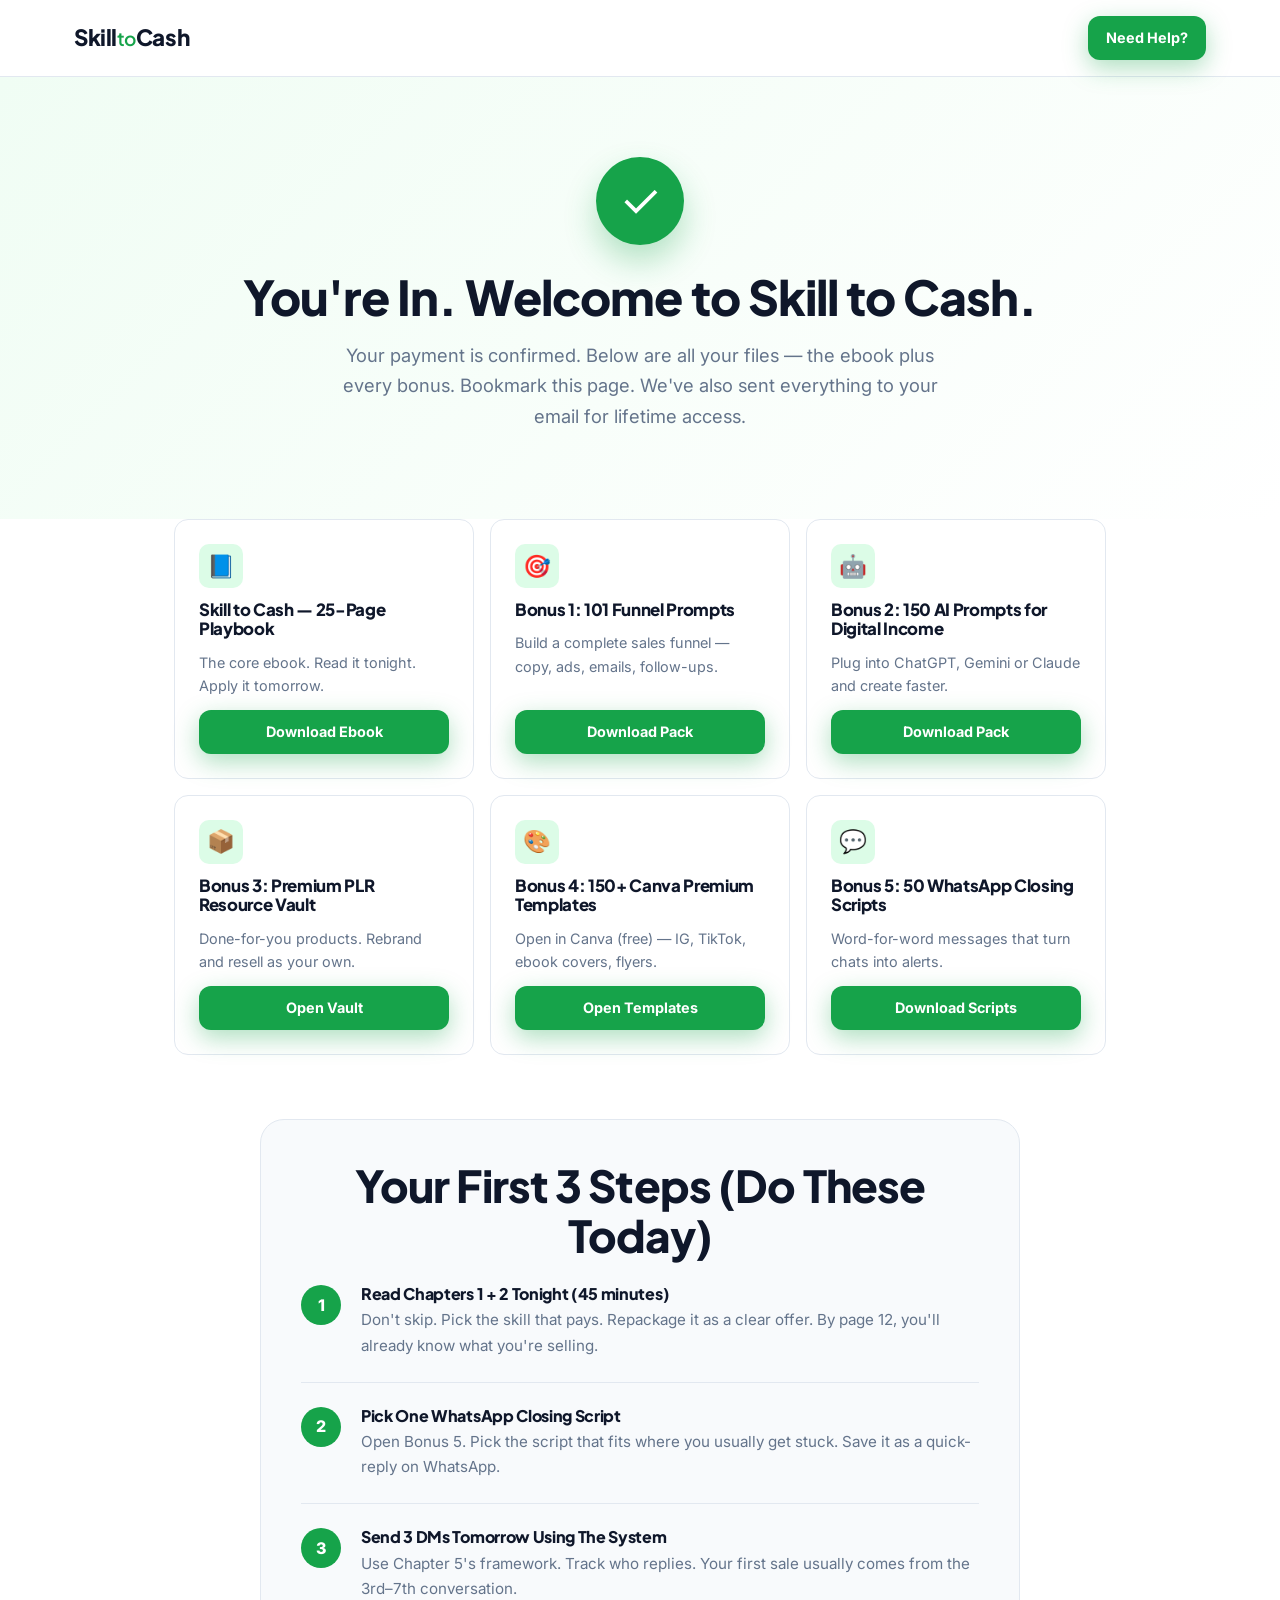
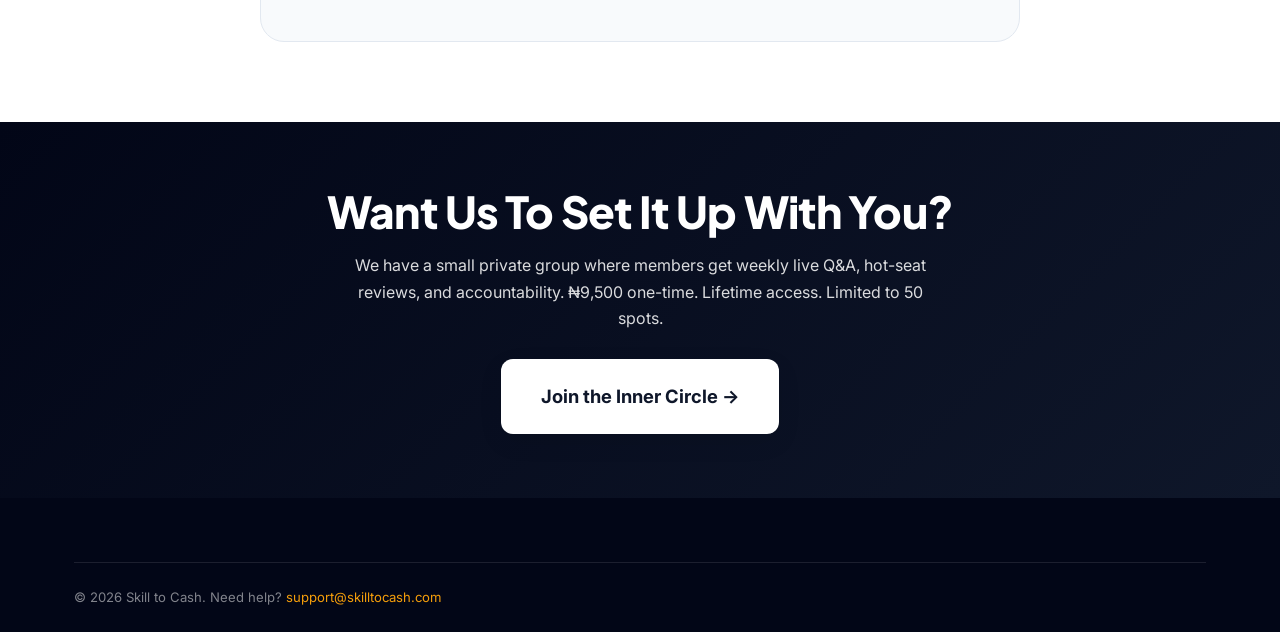
==== thank-you.html @ 4e05a84c "Launch: Skill to Cash high-converting landing page + funnel - Full landing page (hero, pain, promise" ====
<!DOCTYPE html>
<html lang="en">
<head>
  <meta charset="UTF-8" />
  <meta name="viewport" content="width=device-width, initial-scale=1.0" />
  <title>Welcome to Skill to Cash — Your Files Are Ready</title>
  <link rel="preconnect" href="https://fonts.googleapis.com" />
  <link rel="preconnect" href="https://fonts.gstatic.com" crossorigin />
  <link href="https://fonts.googleapis.com/css2?family=Inter:wght@400;500;600;700;800&family=Plus+Jakarta+Sans:wght@700;800;900&display=swap" rel="stylesheet" />
  <link rel="stylesheet" href="styles.css" />
  <style>
    .ty-hero {
      padding: 80px 0 48px;
      text-align: center;
      background: linear-gradient(135deg, #f0fdf4 0%, #ffffff 100%);
    }
    .ty-check {
      width: 88px; height: 88px;
      margin: 0 auto 24px;
      border-radius: 50%;
      background: var(--primary);
      color: #fff;
      display: flex; align-items: center; justify-content: center;
      font-size: 3rem;
      box-shadow: 0 16px 32px rgba(22,163,74,0.3);
    }
    .ty-h1 { font-size: clamp(2rem, 4vw, 3rem); margin-bottom: 16px; }
    .ty-sub { font-size: 1.15rem; color: var(--muted); max-width: 640px; margin: 0 auto 40px; }
    .download-grid {
      display: grid;
      grid-template-columns: repeat(auto-fit, minmax(260px, 1fr));
      gap: 16px;
      max-width: 980px;
      margin: 0 auto 64px;
      padding: 0 24px;
    }
    .download-card {
      background: #fff;
      border: 1px solid var(--border);
      border-radius: var(--radius);
      padding: 24px;
      display: flex;
      flex-direction: column;
      gap: 12px;
      transition: all 0.3s;
    }
    .download-card:hover { transform: translateY(-4px); box-shadow: var(--shadow-md); }
    .dl-icon {
      width: 44px; height: 44px;
      background: var(--primary-light);
      color: var(--primary-dark);
      border-radius: 10px;
      display: flex; align-items: center; justify-content: center;
      font-size: 1.4rem;
    }
    .download-card h3 { font-size: 1.05rem; }
    .download-card p { color: var(--muted); font-size: 0.9rem; flex: 1; }
    .download-card .btn { width: 100%; }
    .next-steps {
      max-width: 760px;
      margin: 0 auto 80px;
      padding: 40px;
      background: var(--light);
      border-radius: var(--radius-lg);
      border: 1px solid var(--border);
    }
    .next-steps h2 { margin-bottom: 24px; text-align: center; }
    .step {
      display: flex;
      gap: 20px;
      margin-bottom: 24px;
      padding-bottom: 24px;
      border-bottom: 1px solid var(--border);
    }
    .step:last-child { border-bottom: none; padding-bottom: 0; margin-bottom: 0; }
    .step-num {
      width: 40px; height: 40px;
      border-radius: 50%;
      background: var(--primary);
      color: #fff;
      flex-shrink: 0;
      display: flex; align-items: center; justify-content: center;
      font-weight: 800;
    }
    .step h4 { margin-bottom: 4px; }
    .step p { color: var(--muted); font-size: 0.95rem; }
    .upsell {
      background: linear-gradient(135deg, var(--darker), var(--dark));
      color: #fff;
      padding: 64px 24px;
      text-align: center;
    }
    .upsell h2 { color: #fff; margin-bottom: 16px; }
    .upsell p { color: rgba(255,255,255,0.85); max-width: 600px; margin: 0 auto 28px; }
  </style>
</head>
<body>

  <header class="nav">
    <div class="container nav-inner">
      <a href="index.html" class="logo">Skill<span>to</span>Cash</a>
      <a href="mailto:support@skilltocash.com" class="btn btn-sm btn-primary">Need Help?</a>
    </div>
  </header>

  <section class="ty-hero">
    <div class="container">
      <div class="ty-check">✓</div>
      <h1 class="ty-h1">You're In. Welcome to Skill to Cash.</h1>
      <p class="ty-sub">Your payment is confirmed. Below are all your files — the ebook plus every bonus. Bookmark this page. We've also sent everything to your email for lifetime access.</p>
    </div>
  </section>

  <div class="download-grid">
    <div class="download-card">
      <div class="dl-icon">📘</div>
      <h3>Skill to Cash — 25-Page Playbook</h3>
      <p>The core ebook. Read it tonight. Apply it tomorrow.</p>
      <a href="#" class="btn btn-primary btn-sm">Download Ebook</a>
    </div>
    <div class="download-card">
      <div class="dl-icon">🎯</div>
      <h3>Bonus 1: 101 Funnel Prompts</h3>
      <p>Build a complete sales funnel — copy, ads, emails, follow-ups.</p>
      <a href="#" class="btn btn-primary btn-sm">Download Pack</a>
    </div>
    <div class="download-card">
      <div class="dl-icon">🤖</div>
      <h3>Bonus 2: 150 AI Prompts for Digital Income</h3>
      <p>Plug into ChatGPT, Gemini or Claude and create faster.</p>
      <a href="#" class="btn btn-primary btn-sm">Download Pack</a>
    </div>
    <div class="download-card">
      <div class="dl-icon">📦</div>
      <h3>Bonus 3: Premium PLR Resource Vault</h3>
      <p>Done-for-you products. Rebrand and resell as your own.</p>
      <a href="#" class="btn btn-primary btn-sm">Open Vault</a>
    </div>
    <div class="download-card">
      <div class="dl-icon">🎨</div>
      <h3>Bonus 4: 150+ Canva Premium Templates</h3>
      <p>Open in Canva (free) — IG, TikTok, ebook covers, flyers.</p>
      <a href="#" class="btn btn-primary btn-sm">Open Templates</a>
    </div>
    <div class="download-card">
      <div class="dl-icon">💬</div>
      <h3>Bonus 5: 50 WhatsApp Closing Scripts</h3>
      <p>Word-for-word messages that turn chats into alerts.</p>
      <a href="#" class="btn btn-primary btn-sm">Download Scripts</a>
    </div>
  </div>

  <div class="container">
    <div class="next-steps">
      <h2>Your First 3 Steps (Do These Today)</h2>
      <div class="step">
        <div class="step-num">1</div>
        <div>
          <h4>Read Chapters 1 + 2 Tonight (45 minutes)</h4>
          <p>Don't skip. Pick the skill that pays. Repackage it as a clear offer. By page 12, you'll already know what you're selling.</p>
        </div>
      </div>
      <div class="step">
        <div class="step-num">2</div>
        <div>
          <h4>Pick One WhatsApp Closing Script</h4>
          <p>Open Bonus 5. Pick the script that fits where you usually get stuck. Save it as a quick-reply on WhatsApp.</p>
        </div>
      </div>
      <div class="step">
        <div class="step-num">3</div>
        <div>
          <h4>Send 3 DMs Tomorrow Using The System</h4>
          <p>Use Chapter 5's framework. Track who replies. Your first sale usually comes from the 3rd–7th conversation.</p>
        </div>
      </div>
    </div>
  </div>

  <section class="upsell">
    <div class="container">
      <h2>Want Us To Set It Up With You?</h2>
      <p>We have a small private group where members get weekly live Q&A, hot-seat reviews, and accountability. ₦9,500 one-time. Lifetime access. Limited to 50 spots.</p>
      <a href="#" class="btn btn-xl btn-light">Join the Inner Circle →</a>
    </div>
  </section>

  <footer class="footer">
    <div class="container">
      <div class="footer-bottom">
        <small>© 2026 Skill to Cash. Need help? <a href="mailto:support@skilltocash.com" style="color:var(--accent)">support@skilltocash.com</a></small>
      </div>
    </div>
  </footer>

</body>
</html>
---- styles.css ----
/* ============ RESET + BASE ============ */
*, *::before, *::after { box-sizing: border-box; margin: 0; padding: 0; }
html { scroll-behavior: smooth; }
body {
  font-family: 'Inter', -apple-system, BlinkMacSystemFont, sans-serif;
  font-size: 16px;
  line-height: 1.65;
  color: #0f172a;
  background: #ffffff;
  -webkit-font-smoothing: antialiased;
  overflow-x: hidden;
}
img { max-width: 100%; display: block; }
a { color: inherit; text-decoration: none; }
ul { list-style: none; }
button { font-family: inherit; cursor: pointer; border: none; background: none; }

:root {
  --primary: #16a34a;     /* green - growth, naira */
  --primary-dark: #15803d;
  --primary-light: #dcfce7;
  --accent: #f59e0b;      /* gold - premium */
  --accent-dark: #d97706;
  --dark: #0f172a;
  --darker: #020617;
  --muted: #64748b;
  --light: #f8fafc;
  --border: #e2e8f0;
  --danger: #dc2626;
  --shadow-sm: 0 2px 8px rgba(0,0,0,0.04);
  --shadow-md: 0 8px 24px rgba(0,0,0,0.08);
  --shadow-lg: 0 24px 48px rgba(0,0,0,0.12);
  --radius: 14px;
  --radius-lg: 24px;
}

.container {
  max-width: 1180px;
  margin: 0 auto;
  padding: 0 24px;
}

/* ============ TYPOGRAPHY ============ */
h1, h2, h3, h4 {
  font-family: 'Plus Jakarta Sans', 'Inter', sans-serif;
  font-weight: 800;
  line-height: 1.15;
  letter-spacing: -0.02em;
  color: var(--dark);
}
h1 { font-size: clamp(2rem, 5vw, 3.5rem); }
h2 { font-size: clamp(1.75rem, 4vw, 2.75rem); }
h3 { font-size: 1.25rem; }
.section-title {
  text-align: center;
  margin-bottom: 16px;
}
.section-title.white { color: #fff; }
.section-lede {
  text-align: center;
  font-size: 1.125rem;
  color: var(--muted);
  max-width: 760px;
  margin: 0 auto 56px;
}
.section-lede.white { color: rgba(255,255,255,0.85); }
.highlight {
  background: linear-gradient(120deg, var(--primary-light) 0%, var(--primary-light) 100%);
  background-repeat: no-repeat;
  background-size: 100% 35%;
  background-position: 0 88%;
  padding: 0 4px;
  color: var(--primary-dark);
}
.highlight-yellow {
  color: var(--accent);
}

/* ============ BUTTONS ============ */
.btn {
  display: inline-flex;
  align-items: center;
  justify-content: center;
  flex-direction: column;
  gap: 4px;
  padding: 14px 28px;
  border-radius: 12px;
  font-weight: 700;
  font-size: 1rem;
  transition: all 0.2s ease;
  text-align: center;
  white-space: nowrap;
  cursor: pointer;
}
.btn-sub {
  font-size: 0.78rem;
  font-weight: 500;
  opacity: 0.85;
}
.btn-sm { padding: 10px 18px; font-size: 0.9rem; }
.btn-lg { padding: 18px 36px; font-size: 1.05rem; }
.btn-xl { padding: 22px 40px; font-size: 1.15rem; }
.btn-block { width: 100%; }
.btn-primary {
  background: var(--primary);
  color: #fff;
  box-shadow: 0 8px 24px rgba(22, 163, 74, 0.35);
}
.btn-primary:hover {
  background: var(--primary-dark);
  transform: translateY(-2px);
  box-shadow: 0 12px 32px rgba(22, 163, 74, 0.45);
}
.btn-light {
  background: #fff;
  color: var(--dark);
  box-shadow: var(--shadow-md);
}
.btn-light:hover {
  transform: translateY(-2px);
  box-shadow: var(--shadow-lg);
}

/* ============ ANNOUNCE BAR ============ */
.announce-bar {
  background: var(--darker);
  color: #fff;
  text-align: center;
  padding: 10px 16px;
  font-size: 0.88rem;
  display: flex;
  align-items: center;
  justify-content: center;
  gap: 10px;
  flex-wrap: wrap;
}
.announce-bar strong { color: var(--accent); }
.pulse-dot {
  width: 8px;
  height: 8px;
  border-radius: 50%;
  background: var(--accent);
  display: inline-block;
  animation: pulse 1.5s infinite;
}
@keyframes pulse {
  0%, 100% { opacity: 1; transform: scale(1); }
  50% { opacity: 0.4; transform: scale(1.4); }
}

/* ============ NAV ============ */
.nav {
  background: rgba(255,255,255,0.92);
  backdrop-filter: blur(12px);
  border-bottom: 1px solid var(--border);
  position: sticky;
  top: 0;
  z-index: 100;
}
.nav-inner {
  display: flex;
  align-items: center;
  justify-content: space-between;
  padding: 16px 24px;
  gap: 24px;
}
.logo {
  font-family: 'Plus Jakarta Sans', sans-serif;
  font-weight: 800;
  font-size: 1.4rem;
  color: var(--dark);
  letter-spacing: -0.02em;
}
.logo span { color: var(--primary); font-weight: 600; font-size: 0.85em; }
.nav-links { display: flex; gap: 28px; }
.nav-links a {
  font-size: 0.92rem;
  font-weight: 500;
  color: var(--muted);
  transition: color 0.2s;
}
.nav-links a:hover { color: var(--dark); }

/* ============ HERO ============ */
.hero {
  padding: 64px 0 80px;
  background:
    radial-gradient(ellipse at top left, rgba(22,163,74,0.08) 0%, transparent 50%),
    radial-gradient(ellipse at bottom right, rgba(245,158,11,0.06) 0%, transparent 50%),
    #ffffff;
  overflow: hidden;
}
.hero-grid {
  display: grid;
  grid-template-columns: 1.1fr 1fr;
  gap: 64px;
  align-items: center;
}
.badge {
  display: inline-flex;
  align-items: center;
  gap: 8px;
  background: var(--primary-light);
  color: var(--primary-dark);
  padding: 8px 16px;
  border-radius: 999px;
  font-size: 0.82rem;
  font-weight: 600;
  margin-bottom: 24px;
}
.badge.badge-light {
  background: rgba(255,255,255,0.15);
  color: #fff;
  border: 1px solid rgba(255,255,255,0.25);
}
.badge.badge-gold {
  background: #fef3c7;
  color: var(--accent-dark);
}
.badge-dot {
  width: 6px;
  height: 6px;
  border-radius: 50%;
  background: currentColor;
  animation: pulse 1.5s infinite;
}
.hero-title { margin-bottom: 24px; }
.hero-title em { font-style: normal; color: var(--muted); display: block; margin-top: 8px; font-size: 0.7em; font-weight: 600; }
.hero-sub {
  font-size: 1.15rem;
  color: var(--muted);
  margin-bottom: 28px;
  max-width: 580px;
}
.hero-bullets { margin-bottom: 36px; }
.hero-bullets li {
  display: flex;
  align-items: flex-start;
  gap: 12px;
  margin-bottom: 12px;
  font-size: 1rem;
  color: var(--dark);
}
.check {
  flex-shrink: 0;
  width: 24px;
  height: 24px;
  background: var(--primary);
  color: #fff;
  border-radius: 50%;
  display: inline-flex;
  align-items: center;
  justify-content: center;
  font-size: 0.78rem;
  font-weight: 700;
  margin-top: 2px;
}
.hero-cta { display: flex; flex-direction: column; align-items: flex-start; gap: 24px; }
.trust-row {
  display: flex;
  align-items: center;
  gap: 16px;
}
.avatars { display: flex; }
.avatar {
  width: 36px;
  height: 36px;
  border-radius: 50%;
  border: 3px solid #fff;
  display: inline-flex;
  align-items: center;
  justify-content: center;
  font-weight: 700;
  font-size: 0.9rem;
  color: #fff;
  margin-left: -10px;
}
.avatars .a1 { background: #f59e0b; margin-left: 0; }
.avatars .a2 { background: #16a34a; }
.avatars .a3 { background: #2563eb; }
.avatars .a4 { background: var(--dark); font-size: 0.8rem; }
.stars { color: var(--accent); font-size: 1rem; letter-spacing: 2px; }
.trust-row small { color: var(--muted); font-size: 0.85rem; }

/* HERO MOCKUP */
.hero-visual { position: relative; }
.mockup {
  position: relative;
  perspective: 1200px;
}
.mockup-glow {
  position: absolute;
  inset: -40px;
  background: radial-gradient(circle, rgba(22,163,74,0.25) 0%, transparent 70%);
  filter: blur(40px);
  z-index: 0;
}
.ebook-cover {
  position: relative;
  z-index: 1;
  width: 320px;
  max-width: 100%;
  margin: 0 auto;
  aspect-ratio: 3/4;
  background: linear-gradient(135deg, #0f172a 0%, #1e293b 60%, #16a34a 100%);
  border-radius: 8px 16px 16px 8px;
  padding: 36px 32px;
  color: #fff;
  display: flex;
  flex-direction: column;
  justify-content: space-between;
  box-shadow:
    0 30px 60px rgba(0,0,0,0.3),
    -8px 0 0 rgba(0,0,0,0.1) inset,
    0 0 0 1px rgba(255,255,255,0.1) inset;
  transform: rotateY(-12deg) rotateX(4deg);
  transition: transform 0.4s ease;
}
.ebook-cover:hover { transform: rotateY(-6deg) rotateX(2deg); }
.ebook-tag {
  font-size: 0.7rem;
  letter-spacing: 3px;
  font-weight: 700;
  color: var(--accent);
  border: 1px solid var(--accent);
  display: inline-block;
  padding: 4px 10px;
  border-radius: 4px;
  align-self: flex-start;
}
.ebook-title {
  font-family: 'Plus Jakarta Sans', sans-serif;
  font-size: 3rem;
  font-weight: 900;
  line-height: 1;
  letter-spacing: -0.04em;
}
.ebook-title span {
  font-size: 1.4rem;
  font-weight: 600;
  color: var(--accent);
  font-style: italic;
}
.ebook-sub {
  font-size: 0.95rem;
  opacity: 0.9;
  font-weight: 500;
}
.ebook-author {
  font-size: 0.78rem;
  opacity: 0.7;
  letter-spacing: 1px;
  text-transform: uppercase;
}
.mockup-stickers {
  position: absolute;
  inset: 0;
  pointer-events: none;
  z-index: 2;
}
.sticker {
  position: absolute;
  background: #fff;
  padding: 8px 14px;
  border-radius: 999px;
  font-size: 0.78rem;
  font-weight: 700;
  color: var(--dark);
  box-shadow: var(--shadow-md);
  white-space: nowrap;
}
.sticker.s1 { top: 10%; right: -10%; transform: rotate(8deg); background: var(--accent); color: #fff; }
.sticker.s2 { top: 35%; right: -15%; transform: rotate(-4deg); }
.sticker.s3 { bottom: 25%; right: -8%; transform: rotate(6deg); background: var(--primary); color: #fff; }
.sticker.s4 { top: 20%; left: -12%; transform: rotate(-8deg); }
.sticker.s5 { bottom: 12%; left: -10%; transform: rotate(4deg); background: var(--dark); color: #fff; }

/* ============ PROOF STRIP ============ */
.proof-strip {
  background: var(--light);
  padding: 28px 0;
  border-top: 1px solid var(--border);
  border-bottom: 1px solid var(--border);
}
.proof-strip-label {
  text-align: center;
  font-size: 0.8rem;
  color: var(--muted);
  text-transform: uppercase;
  letter-spacing: 2px;
  margin-bottom: 14px;
}
.proof-logos {
  display: flex;
  align-items: center;
  justify-content: center;
  gap: 24px;
  flex-wrap: wrap;
  font-weight: 600;
  color: var(--dark);
  font-size: 0.95rem;
}
.proof-logos span:nth-child(even) { color: var(--border); }

/* ============ PAIN ============ */
.pain { padding: 96px 0; background: #fff; }
.pain-grid {
  display: grid;
  grid-template-columns: repeat(auto-fit, minmax(240px, 1fr));
  gap: 24px;
  margin-bottom: 48px;
}
.pain-card {
  padding: 32px 28px;
  background: var(--light);
  border: 1px solid var(--border);
  border-radius: var(--radius);
  transition: all 0.3s;
}
.pain-card:hover {
  transform: translateY(-4px);
  box-shadow: var(--shadow-md);
  border-color: var(--primary);
}
.pain-icon { font-size: 2.4rem; margin-bottom: 16px; }
.pain-card h3 { margin-bottom: 8px; font-size: 1.1rem; }
.pain-card p { color: var(--muted); font-size: 0.95rem; }
.pain-callout {
  text-align: center;
  background: var(--dark);
  color: #fff;
  padding: 40px 32px;
  border-radius: var(--radius-lg);
  font-size: 1.4rem;
  line-height: 1.5;
  font-weight: 600;
}
.pain-callout strong { color: var(--accent); }

/* ============ PROMISE ============ */
.promise {
  padding: 96px 0;
  background: linear-gradient(135deg, var(--darker) 0%, var(--dark) 50%, #052e16 100%);
  color: #fff;
}
.promise .badge { margin-bottom: 24px; display: block; width: fit-content; margin-left: auto; margin-right: auto; }
.promise-grid {
  display: grid;
  grid-template-columns: repeat(auto-fit, minmax(220px, 1fr));
  gap: 24px;
}
.promise-card {
  background: rgba(255,255,255,0.05);
  border: 1px solid rgba(255,255,255,0.1);
  border-radius: var(--radius);
  padding: 32px 28px;
  backdrop-filter: blur(10px);
  transition: all 0.3s;
}
.promise-card:hover {
  background: rgba(22,163,74,0.12);
  border-color: var(--primary);
  transform: translateY(-4px);
}
.promise-card .num {
  font-family: 'Plus Jakarta Sans', sans-serif;
  font-size: 2.4rem;
  font-weight: 900;
  color: var(--accent);
  margin-bottom: 12px;
  letter-spacing: -0.04em;
}
.promise-card h3 { color: #fff; margin-bottom: 8px; }
.promise-card p { color: rgba(255,255,255,0.75); font-size: 0.95rem; }

/* ============ INSIDE EBOOK ============ */
.inside { padding: 96px 0; background: var(--light); }
.inside .badge { display: block; width: fit-content; margin: 0 auto 24px; }
.inside-grid {
  display: grid;
  grid-template-columns: repeat(auto-fit, minmax(280px, 1fr));
  gap: 20px;
}
.inside-card {
  background: #fff;
  border-radius: var(--radius);
  padding: 28px 24px;
  border: 1px solid var(--border);
  border-left: 4px solid var(--primary);
  transition: all 0.3s;
}
.inside-card:hover { transform: translateY(-4px); box-shadow: var(--shadow-md); }
.inside-card .chap {
  display: inline-block;
  font-size: 0.72rem;
  font-weight: 700;
  letter-spacing: 2px;
  color: var(--primary);
  text-transform: uppercase;
  margin-bottom: 10px;
}
.inside-card h3 { margin-bottom: 8px; font-size: 1.15rem; }
.inside-card p { color: var(--muted); font-size: 0.95rem; }

/* ============ TRANSFORMATION ============ */
.transformation { padding: 96px 0; background: #fff; }
.trans-grid {
  display: grid;
  grid-template-columns: 1fr auto 1fr;
  gap: 24px;
  align-items: center;
  max-width: 1000px;
  margin: 0 auto;
}
.trans-col {
  border-radius: var(--radius-lg);
  padding: 36px 32px;
}
.trans-col h3 {
  font-size: 1.3rem;
  margin-bottom: 24px;
}
.trans-col h3 span {
  display: block;
  font-size: 0.85rem;
  color: var(--muted);
  font-weight: 500;
  margin-top: 4px;
}
.trans-col ul li {
  padding: 10px 0;
  border-bottom: 1px solid var(--border);
  font-size: 0.97rem;
}
.trans-col ul li:last-child { border-bottom: none; }
.trans-col.before {
  background: #fef2f2;
  border: 1px solid #fecaca;
}
.trans-col.before h3 { color: var(--danger); }
.trans-col.before li { color: #7f1d1d; text-decoration: line-through; opacity: 0.7; }
.trans-col.after {
  background: var(--primary-light);
  border: 1px solid var(--primary);
}
.trans-col.after h3 { color: var(--primary-dark); }
.trans-col.after li { color: #14532d; font-weight: 500; }
.trans-arrow {
  font-size: 3rem;
  color: var(--primary);
  font-weight: 700;
}

/* ============ BONUSES ============ */
.bonuses {
  padding: 96px 0;
  background: linear-gradient(180deg, #fffbeb 0%, #fef3c7 100%);
}
.bonuses .badge { display: block; width: fit-content; margin: 0 auto 24px; }
.bonus-grid {
  display: grid;
  grid-template-columns: repeat(auto-fit, minmax(280px, 1fr));
  gap: 24px;
  max-width: 1100px;
  margin: 0 auto;
}
.bonus-card {
  background: #fff;
  border-radius: var(--radius);
  padding: 32px 28px;
  position: relative;
  box-shadow: var(--shadow-sm);
  border: 1px solid var(--border);
  transition: all 0.3s;
}
.bonus-card:hover { transform: translateY(-6px); box-shadow: var(--shadow-lg); }
.bonus-num {
  display: inline-block;
  font-size: 0.72rem;
  font-weight: 700;
  letter-spacing: 2px;
  text-transform: uppercase;
  color: var(--accent-dark);
  background: #fef3c7;
  padding: 4px 10px;
  border-radius: 4px;
  margin-bottom: 12px;
}
.bonus-value {
  position: absolute;
  top: 24px;
  right: 24px;
  font-weight: 800;
  color: var(--primary);
  font-size: 0.92rem;
  background: var(--primary-light);
  padding: 4px 10px;
  border-radius: 6px;
}
.bonus-card h3 { margin-bottom: 12px; padding-right: 80px; }
.bonus-card > p { color: var(--muted); margin-bottom: 16px; font-size: 0.95rem; }
.bonus-bullets li {
  font-size: 0.88rem;
  padding: 6px 0 6px 24px;
  position: relative;
  color: var(--dark);
}
.bonus-bullets li::before {
  content: '✓';
  position: absolute;
  left: 0;
  top: 6px;
  color: var(--primary);
  font-weight: 700;
}
.bonus-total {
  background: var(--dark);
  color: #fff;
  text-align: center;
  display: flex;
  flex-direction: column;
  align-items: center;
  justify-content: center;
  padding: 40px 28px;
}
.bonus-total h3 { color: #fff; }
.total-old {
  font-size: 2.4rem;
  font-weight: 900;
  color: var(--accent);
  margin: 16px 0 8px;
  font-family: 'Plus Jakarta Sans', sans-serif;
}
.bonus-total p { color: rgba(255,255,255,0.85); margin-bottom: 20px; }

/* ============ PROOF (TESTIMONIALS) ============ */
.proof { padding: 96px 0; background: #fff; }
.proof .badge { display: block; width: fit-content; margin: 0 auto 24px; }
.testimonials {
  display: grid;
  grid-template-columns: repeat(auto-fit, minmax(300px, 1fr));
  gap: 20px;
}
.testimonial {
  background: var(--light);
  border-radius: var(--radius);
  padding: 28px;
  border: 1px solid var(--border);
  transition: all 0.3s;
}
.testimonial:hover { transform: translateY(-4px); box-shadow: var(--shadow-md); }
.testimonial .stars { margin-bottom: 12px; }
.testimonial p {
  font-size: 0.97rem;
  margin-bottom: 20px;
  line-height: 1.6;
  color: var(--dark);
}
.t-author { display: flex; align-items: center; gap: 12px; }
.t-avatar {
  width: 44px;
  height: 44px;
  border-radius: 50%;
  background: linear-gradient(135deg, var(--primary), var(--accent));
  color: #fff;
  display: flex;
  align-items: center;
  justify-content: center;
  font-weight: 700;
}
.t-author strong { display: block; font-size: 0.95rem; }
.t-author small { color: var(--muted); font-size: 0.82rem; }

/* ============ FOR WHO ============ */
.for-who { padding: 96px 0; background: var(--light); }
.for-grid {
  display: grid;
  grid-template-columns: 1fr 1fr;
  gap: 24px;
  max-width: 1000px;
  margin: 0 auto;
}
.for-card {
  border-radius: var(--radius-lg);
  padding: 36px 32px;
}
.for-card h3 { margin-bottom: 20px; }
.for-card.yes {
  background: var(--primary-light);
  border: 2px solid var(--primary);
}
.for-card.yes h3 { color: var(--primary-dark); }
.for-card.no {
  background: #fef2f2;
  border: 2px solid #fecaca;
}
.for-card.no h3 { color: var(--danger); }
.for-card ul li {
  padding: 10px 0;
  border-bottom: 1px solid rgba(0,0,0,0.06);
  font-size: 0.97rem;
}
.for-card ul li:last-child { border-bottom: none; }

/* ============ PRICING ============ */
.pricing { padding: 96px 0; background: #fff; }
.pricing .badge { display: block; width: fit-content; margin: 0 auto 24px; }
.offer-card {
  display: grid;
  grid-template-columns: 1.2fr 1fr;
  gap: 0;
  max-width: 1000px;
  margin: 0 auto 40px;
  background: #fff;
  border-radius: var(--radius-lg);
  overflow: hidden;
  box-shadow: var(--shadow-lg);
  border: 2px solid var(--primary);
}
.offer-stack {
  padding: 40px 36px;
  background: var(--light);
}
.offer-stack h3 { margin-bottom: 20px; }
.stack-list li {
  display: flex;
  justify-content: space-between;
  padding: 14px 0;
  border-bottom: 1px solid var(--border);
  font-size: 0.95rem;
}
.stack-list li strong {
  color: var(--primary);
  font-weight: 700;
}
.stack-total {
  display: flex;
  justify-content: space-between;
  align-items: center;
  padding: 20px 0 0;
  font-size: 1.05rem;
  font-weight: 700;
}
.stack-total .strike {
  color: var(--danger);
  text-decoration: line-through;
  font-size: 1.4rem;
}
.offer-price {
  padding: 40px 36px;
  background: linear-gradient(135deg, #052e16 0%, #14532d 100%);
  color: #fff;
  display: flex;
  flex-direction: column;
  justify-content: center;
}
.price-tag {
  text-align: center;
  margin-bottom: 24px;
}
.price-tag small {
  display: block;
  opacity: 0.8;
  font-size: 0.92rem;
  margin-bottom: 6px;
}
.big-price {
  font-family: 'Plus Jakarta Sans', sans-serif;
  font-size: 4rem;
  font-weight: 900;
  letter-spacing: -0.04em;
  line-height: 1;
  color: var(--accent);
}
.price-tag .save {
  margin-top: 6px;
  color: var(--accent);
  font-weight: 600;
}
.payment-row {
  display: flex;
  justify-content: center;
  gap: 14px;
  flex-wrap: wrap;
  margin-top: 16px;
  font-size: 0.85rem;
  opacity: 0.85;
}
.urgency {
  text-align: center;
  margin-top: 16px;
  font-size: 0.92rem;
  font-weight: 600;
  color: var(--accent);
}

/* GUARANTEE */
.guarantee {
  max-width: 900px;
  margin: 0 auto;
  background: #fffbeb;
  border: 2px dashed var(--accent);
  border-radius: var(--radius-lg);
  padding: 36px;
  display: flex;
  align-items: center;
  gap: 32px;
}
.guarantee-badge {
  width: 130px;
  height: 130px;
  background: linear-gradient(135deg, var(--accent), var(--accent-dark));
  border-radius: 50%;
  display: flex;
  flex-direction: column;
  align-items: center;
  justify-content: center;
  color: #fff;
  flex-shrink: 0;
  box-shadow: 0 12px 24px rgba(245,158,11,0.3);
}
.guarantee-badge div {
  font-family: 'Plus Jakarta Sans', sans-serif;
  font-size: 3rem;
  font-weight: 900;
  line-height: 1;
}
.guarantee-badge small { font-size: 0.78rem; letter-spacing: 2px; font-weight: 700; }
.guarantee-text h3 { margin-bottom: 10px; color: var(--accent-dark); }
.guarantee-text p { color: var(--dark); font-size: 0.97rem; }

/* ============ FAQ ============ */
.faq { padding: 96px 0; background: var(--light); }
.faq-list { max-width: 760px; margin: 0 auto; }
.faq-item {
  background: #fff;
  border: 1px solid var(--border);
  border-radius: var(--radius);
  margin-bottom: 12px;
  overflow: hidden;
}
.faq-q {
  width: 100%;
  padding: 22px 24px;
  text-align: left;
  font-size: 1rem;
  font-weight: 600;
  color: var(--dark);
  display: flex;
  justify-content: space-between;
  align-items: center;
}
.faq-q span {
  font-size: 1.5rem;
  color: var(--primary);
  font-weight: 400;
  transition: transform 0.3s;
}
.faq-item.open .faq-q span { transform: rotate(45deg); }
.faq-a {
  max-height: 0;
  overflow: hidden;
  transition: max-height 0.3s ease;
}
.faq-item.open .faq-a { max-height: 300px; }
.faq-a p {
  padding: 0 24px 22px;
  color: var(--muted);
  font-size: 0.95rem;
}

/* ============ FINAL CTA ============ */
.final-cta {
  padding: 96px 0;
  background: linear-gradient(135deg, var(--primary-dark) 0%, var(--primary) 100%);
  color: #fff;
  text-align: center;
}
.final-cta h2 { color: #fff; margin-bottom: 24px; }
.final-cta > .container > p {
  font-size: 1.15rem;
  max-width: 720px;
  margin: 0 auto 36px;
  opacity: 0.95;
}
.final-cta .btn-light { margin-bottom: 36px; }
.final-cta .ps {
  font-size: 0.95rem;
  max-width: 700px;
  margin: 0 auto;
  background: rgba(255,255,255,0.1);
  padding: 20px;
  border-radius: var(--radius);
  border: 1px solid rgba(255,255,255,0.2);
}

/* ============ FOOTER ============ */
.footer {
  background: var(--darker);
  color: #fff;
  padding: 64px 0 24px;
}
.footer-grid {
  display: grid;
  grid-template-columns: 2fr 1fr 1fr;
  gap: 48px;
  margin-bottom: 40px;
}
.footer .logo { color: #fff; margin-bottom: 14px; display: inline-block; }
.footer-grid p {
  color: rgba(255,255,255,0.6);
  font-size: 0.92rem;
  max-width: 320px;
}
.footer h4 { color: #fff; margin-bottom: 14px; font-size: 0.95rem; }
.footer-grid div a {
  display: block;
  color: rgba(255,255,255,0.6);
  font-size: 0.92rem;
  padding: 4px 0;
  transition: color 0.2s;
}
.footer-grid div a:hover { color: var(--accent); }
.footer-bottom {
  border-top: 1px solid rgba(255,255,255,0.1);
  padding-top: 24px;
  display: flex;
  justify-content: space-between;
  flex-wrap: wrap;
  gap: 12px;
}
.footer-bottom small { color: rgba(255,255,255,0.5); font-size: 0.82rem; }

/* ============ STICKY MOBILE CTA ============ */
.sticky-cta {
  position: fixed;
  bottom: 0;
  left: 0;
  right: 0;
  background: #fff;
  padding: 12px 16px;
  box-shadow: 0 -8px 24px rgba(0,0,0,0.12);
  display: none;
  align-items: center;
  justify-content: space-between;
  gap: 12px;
  z-index: 90;
  border-top: 1px solid var(--border);
}
.sticky-cta strong {
  font-family: 'Plus Jakarta Sans', sans-serif;
  font-size: 1.3rem;
  color: var(--primary);
}
.sticky-cta .strike {
  color: var(--muted);
  text-decoration: line-through;
  font-size: 0.9rem;
  margin-left: 6px;
}

/* ============ RESPONSIVE ============ */
@media (max-width: 900px) {
  .hero-grid { grid-template-columns: 1fr; gap: 48px; }
  .hero-visual { order: -1; }
  .ebook-cover { width: 260px; }
  .nav-links { display: none; }
  .offer-card { grid-template-columns: 1fr; }
  .footer-grid { grid-template-columns: 1fr; gap: 32px; }
  .for-grid { grid-template-columns: 1fr; }
  .trans-grid { grid-template-columns: 1fr; }
  .trans-arrow { transform: rotate(90deg); margin: 0 auto; }
  .guarantee { flex-direction: column; text-align: center; padding: 28px 24px; }
  .sticky-cta { display: flex; }
  body { padding-bottom: 80px; }
}
@media (max-width: 540px) {
  .hero { padding: 40px 0 64px; }
  .pain, .promise, .inside, .transformation, .bonuses, .proof, .for-who, .pricing, .faq, .final-cta { padding: 64px 0; }
  .ebook-title { font-size: 2.2rem; }
  .big-price { font-size: 3rem; }
  .offer-stack, .offer-price { padding: 28px 24px; }
  .pain-callout { font-size: 1.1rem; padding: 28px 20px; }
  .sticker { font-size: 0.7rem; padding: 6px 10px; }
  .footer-bottom { flex-direction: column; align-items: flex-start; }
}
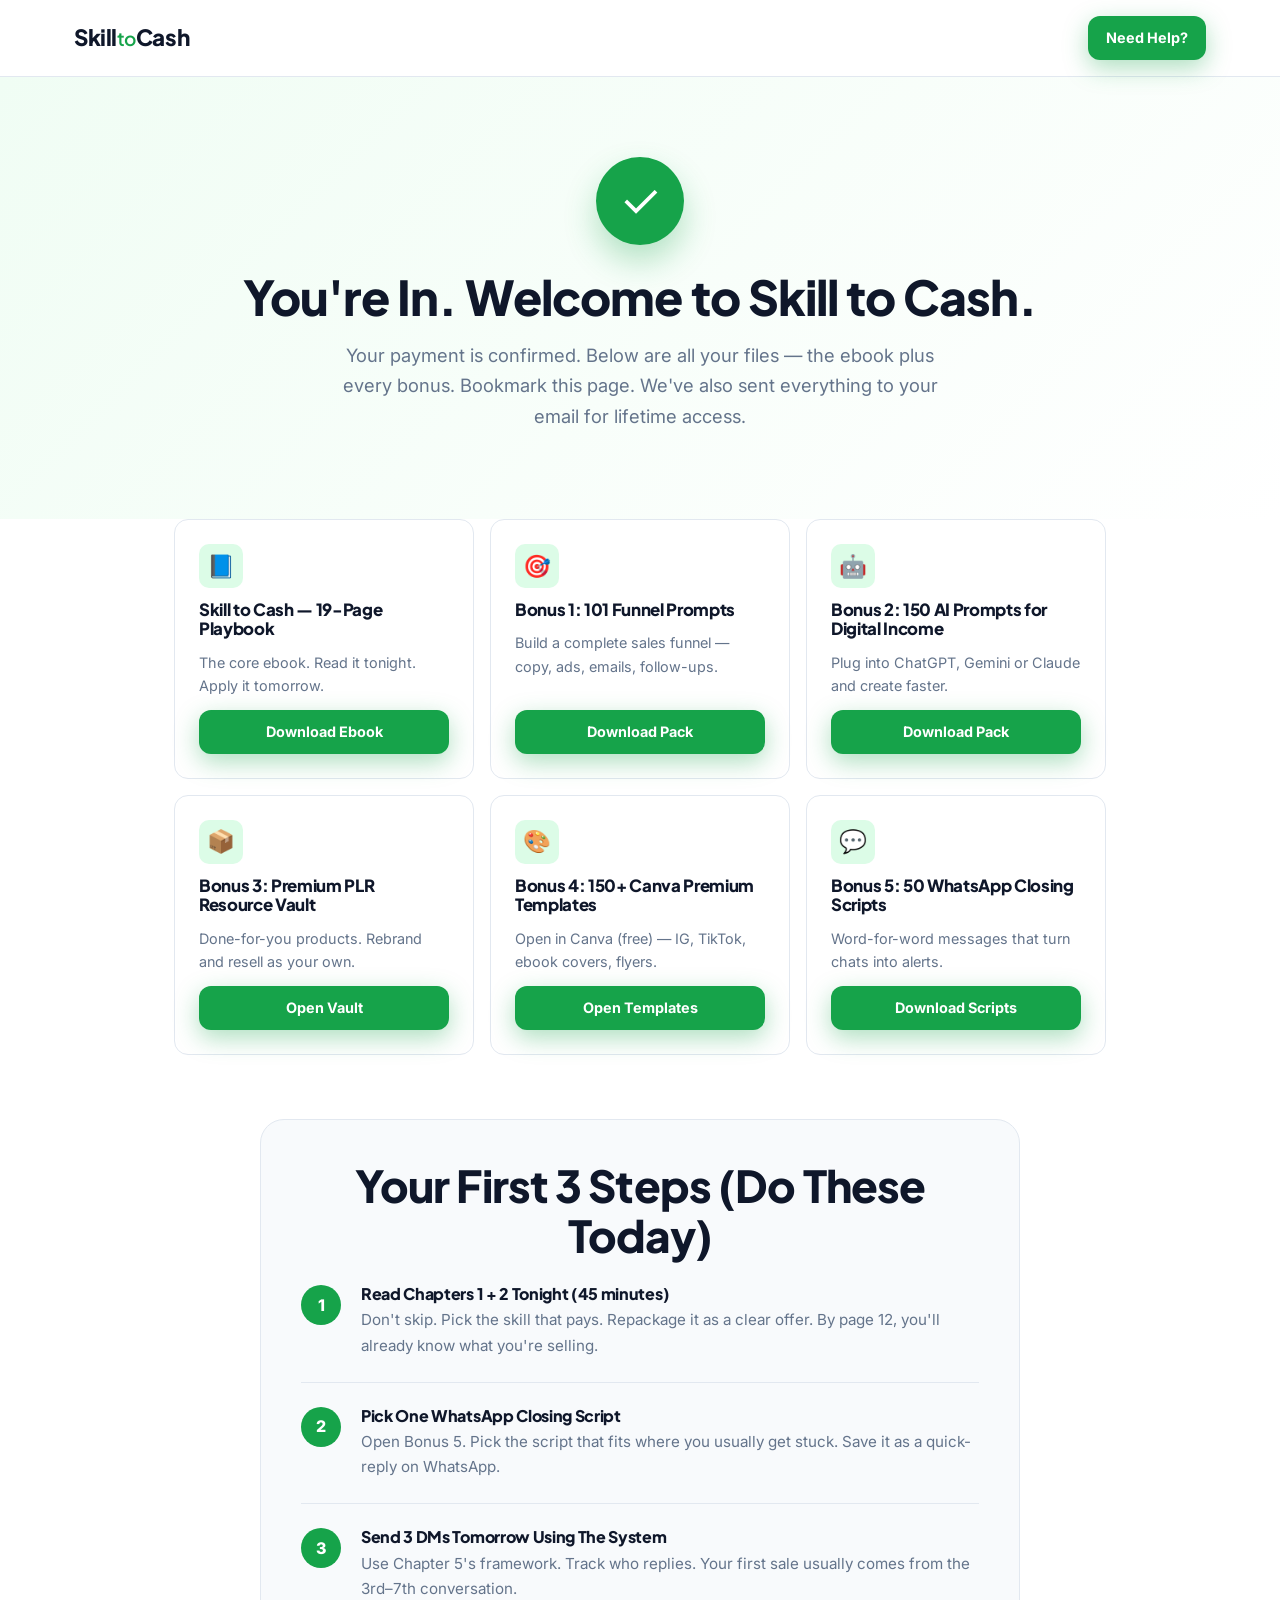
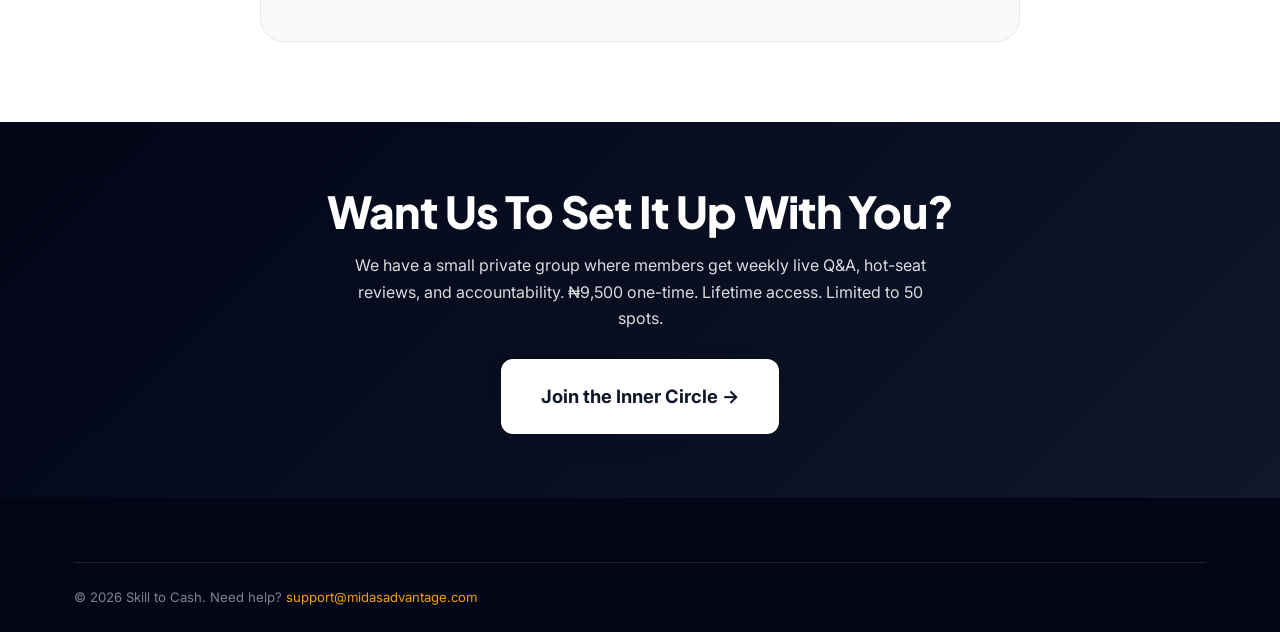
==== commit 42d20aa5: "Update: ₦5,000 price, 19-page playbook, Selar checkout link, support@midasadvantage.com, remove refu" ====
--- a/thank-you.html
+++ b/thank-you.html
@@ -99,7 +99,7 @@
   <header class="nav">
     <div class="container nav-inner">
       <a href="index.html" class="logo">Skill<span>to</span>Cash</a>
-      <a href="mailto:support@skilltocash.com" class="btn btn-sm btn-primary">Need Help?</a>
+      <a href="mailto:support@midasadvantage.com" class="btn btn-sm btn-primary">Need Help?</a>
     </div>
   </header>
 
@@ -114,7 +114,7 @@
   <div class="download-grid">
     <div class="download-card">
       <div class="dl-icon">📘</div>
-      <h3>Skill to Cash — 25-Page Playbook</h3>
+      <h3>Skill to Cash — 19-Page Playbook</h3>
       <p>The core ebook. Read it tonight. Apply it tomorrow.</p>
       <a href="#" class="btn btn-primary btn-sm">Download Ebook</a>
     </div>
@@ -188,7 +188,7 @@
   <footer class="footer">
     <div class="container">
       <div class="footer-bottom">
-        <small>© 2026 Skill to Cash. Need help? <a href="mailto:support@skilltocash.com" style="color:var(--accent)">support@skilltocash.com</a></small>
+        <small>© 2026 Skill to Cash. Need help? <a href="mailto:support@midasadvantage.com" style="color:var(--accent)">support@midasadvantage.com</a></small>
       </div>
     </div>
   </footer>
--- a/styles.css
+++ b/styles.css
@@ -960,27 +960,330 @@
 }
 
 /* ============ RESPONSIVE ============ */
-@media (max-width: 900px) {
-  .hero-grid { grid-template-columns: 1fr; gap: 48px; }
+
+/* Tablet & below */
+@media (max-width: 980px) {
+  .nav-links { display: none; }
+  .hero-grid { grid-template-columns: 1fr; gap: 48px; text-align: center; }
+  .hero-copy { display: flex; flex-direction: column; align-items: center; }
+  .hero-title { text-align: center; }
+  .hero-sub { margin-left: auto; margin-right: auto; text-align: center; }
+  .hero-bullets li { text-align: left; }
+  .hero-cta { align-items: center; }
   .hero-visual { order: -1; }
-  .ebook-cover { width: 260px; }
-  .nav-links { display: none; }
+  .ebook-cover { width: 260px; transform: rotateY(-6deg) rotateX(2deg); }
   .offer-card { grid-template-columns: 1fr; }
   .footer-grid { grid-template-columns: 1fr; gap: 32px; }
   .for-grid { grid-template-columns: 1fr; }
   .trans-grid { grid-template-columns: 1fr; }
   .trans-arrow { transform: rotate(90deg); margin: 0 auto; }
-  .guarantee { flex-direction: column; text-align: center; padding: 28px 24px; }
   .sticky-cta { display: flex; }
-  body { padding-bottom: 80px; }
-}
+  body { padding-bottom: 78px; }
+}
+
+/* Phone */
+@media (max-width: 640px) {
+  .container { padding: 0 18px; }
+  .announce-bar { font-size: 0.78rem; padding: 8px 12px; }
+  .nav-inner { padding: 12px 18px; gap: 12px; }
+  .logo { font-size: 1.2rem; }
+  .btn { padding: 13px 20px; font-size: 0.95rem; }
+  .btn-sm { padding: 9px 14px; font-size: 0.82rem; }
+  .btn-lg { padding: 16px 24px; font-size: 1rem; }
+  .btn-xl { padding: 18px 24px; font-size: 1rem; }
+  .btn-sub { font-size: 0.72rem; }
+
+  .hero { padding: 36px 0 56px; }
+  .hero-title { font-size: clamp(1.65rem, 7vw, 2.1rem); line-height: 1.2; }
+  .hero-title em { font-size: 0.85rem; margin-top: 12px; }
+  .hero-sub { font-size: 1rem; }
+  .hero-bullets li { font-size: 0.93rem; gap: 10px; }
+  .check { width: 22px; height: 22px; font-size: 0.7rem; }
+
+  .pain, .promise, .inside, .transformation, .changes, .bonuses, .proof, .for-who, .pricing, .faq, .final-cta { padding: 56px 0; }
+
+  h2 { font-size: clamp(1.5rem, 6vw, 1.85rem); }
+  .section-lede { font-size: 1rem; margin-bottom: 36px; }
+
+  /* HERO MOCKUP — keep stickers from clipping off-screen */
+  .ebook-cover { width: 220px; padding: 26px 22px; }
+  .ebook-title { font-size: 2rem; }
+  .ebook-title span { font-size: 1rem; }
+  .ebook-sub { font-size: 0.82rem; }
+  .ebook-tag { font-size: 0.6rem; letter-spacing: 2px; }
+  .sticker { font-size: 0.65rem; padding: 5px 9px; }
+  .sticker.s1 { right: -4%; }
+  .sticker.s2 { right: -6%; }
+  .sticker.s3 { right: -2%; }
+  .sticker.s4 { left: -4%; }
+  .sticker.s5 { left: -2%; }
+
+  /* PAIN ROWS */
+  .pain-row { padding: 20px 18px; gap: 14px; border-radius: 12px; }
+  .pain-mark { width: 42px; height: 42px; font-size: 1.3rem; border-radius: 10px; }
+  .pain-row h3 { font-size: 0.98rem; line-height: 1.3; }
+  .pain-row p { font-size: 0.9rem; }
+  .pain-callout { font-size: 1rem; padding: 24px 20px; line-height: 1.55; }
+
+  /* CARDS — uniform tighter padding */
+  .promise-card, .inside-card, .change-card, .bonus-card, .testimonial, .pain-card { padding: 24px 20px; }
+  .promise-card .num { font-size: 2rem; }
+
+  /* TRANSFORMATION */
+  .trans-col { padding: 28px 22px; }
+
+  /* CHANGES */
+  .change-icon { width: 48px; height: 48px; font-size: 1.5rem; border-radius: 12px; }
+
+  /* BONUSES — fix the bonus-value badge collision */
+  .bonus-card h3 { padding-right: 0; margin-top: 8px; font-size: 1.1rem; }
+  .bonus-value {
+    position: static;
+    display: inline-block;
+    margin-bottom: 12px;
+    margin-left: 8px;
+  }
+  .bonus-num { display: inline-block; }
+  .bonus-card > p { font-size: 0.9rem; }
+  .bonus-bullets li { font-size: 0.85rem; }
+  .total-old { font-size: 2rem; }
+
+  /* TESTIMONIALS */
+  .testimonial p { font-size: 0.92rem; }
+
+  /* WHO IS FOR */
+  .for-card { padding: 26px 22px; }
+  .for-card ul li { font-size: 0.92rem; }
+
+  /* PRICING */
+  .offer-stack, .offer-price { padding: 26px 22px; }
+  .stack-list li { padding: 11px 0; font-size: 0.88rem; flex-wrap: wrap; gap: 4px; }
+  .stack-total { font-size: 0.95rem; }
+  .stack-total .strike { font-size: 1.2rem; }
+  .big-price { font-size: 3rem; }
+  .price-tag small { font-size: 0.85rem; }
+  .payment-row { font-size: 0.78rem; gap: 10px; }
+  .urgency { font-size: 0.85rem; }
+
+  /* TRUST SIGNALS */
+  .trust-signals { grid-template-columns: 1fr 1fr; gap: 12px; padding: 22px 18px; }
+  .trust-item { padding: 10px 12px; gap: 10px; }
+  .trust-icon { width: 36px; height: 36px; font-size: 1.2rem; }
+  .trust-item strong { font-size: 0.85rem; }
+  .trust-item small { font-size: 0.72rem; }
+
+  /* FAQ */
+  .faq-q { padding: 18px 18px; font-size: 0.95rem; }
+  .faq-q span { font-size: 1.3rem; }
+  .faq-a p { padding: 0 18px 18px; font-size: 0.9rem; }
+
+  /* FINAL CTA */
+  .final-cta h2 { font-size: 1.85rem; }
+  .final-cta > .container > p { font-size: 1rem; }
+  .final-cta .ps { padding: 16px; font-size: 0.88rem; }
+
+  /* FOOTER */
+  .footer { padding: 48px 0 20px; }
+  .footer-grid { gap: 28px; margin-bottom: 28px; }
+  .footer-bottom { flex-direction: column; align-items: flex-start; gap: 8px; }
+  .footer-bottom small { font-size: 0.78rem; }
+
+  /* STICKY CTA */
+  .sticky-cta { padding: 10px 14px; gap: 8px; }
+  .sticky-cta strong { font-size: 1.15rem; }
+  .sticky-cta .strike { font-size: 0.82rem; margin-left: 4px; }
+  .sticky-cta .btn { padding: 10px 16px; font-size: 0.85rem; flex-shrink: 0; }
+}
+
+/* Very small phones */
+@media (max-width: 380px) {
+  .container { padding: 0 14px; }
+  .announce-bar { font-size: 0.72rem; }
+  .hero-title { font-size: 1.55rem; }
+  .ebook-cover { width: 190px; padding: 22px 18px; }
+  .ebook-title { font-size: 1.7rem; }
+  .sticker { font-size: 0.6rem; padding: 4px 7px; }
+  .big-price { font-size: 2.6rem; }
+  .trust-signals { grid-template-columns: 1fr; }
+  .stars { letter-spacing: 1px; }
+  .trust-row { flex-direction: column; gap: 10px; align-items: center; text-align: center; }
+}
+
+
+/* ============ PAIN STACK (Aren't You Tired Of…) ============ */
+.pain-stack {
+  max-width: 880px;
+  margin: 0 auto 56px;
+  display: flex;
+  flex-direction: column;
+  gap: 16px;
+}
+.pain-row {
+  display: flex;
+  gap: 24px;
+  align-items: flex-start;
+  padding: 28px 28px;
+  background: var(--light);
+  border: 1px solid var(--border);
+  border-left: 4px solid var(--danger);
+  border-radius: var(--radius);
+  transition: all 0.3s;
+}
+.pain-row:hover {
+  transform: translateX(6px);
+  box-shadow: var(--shadow-md);
+  border-left-color: var(--primary);
+}
+.pain-row:hover .pain-mark { transform: scale(1.1) rotate(-5deg); }
+.pain-mark {
+  flex-shrink: 0;
+  width: 56px;
+  height: 56px;
+  border-radius: 14px;
+  background: #fff;
+  display: flex;
+  align-items: center;
+  justify-content: center;
+  font-size: 1.8rem;
+  box-shadow: var(--shadow-sm);
+  transition: transform 0.3s;
+}
+.pain-row h3 {
+  font-size: 1.1rem;
+  margin-bottom: 6px;
+  color: var(--dark);
+}
+.pain-row p {
+  color: var(--muted);
+  font-size: 0.97rem;
+  line-height: 1.55;
+}
+
+/* ============ CHANGES SECTION (What Changes When You Get This Right) ============ */
+.changes {
+  padding: 96px 0;
+  background:
+    radial-gradient(ellipse at top right, rgba(245,158,11,0.08) 0%, transparent 50%),
+    radial-gradient(ellipse at bottom left, rgba(22,163,74,0.06) 0%, transparent 50%),
+    #fff;
+}
+.changes-grid {
+  display: grid;
+  grid-template-columns: repeat(auto-fit, minmax(280px, 1fr));
+  gap: 20px;
+  max-width: 1100px;
+  margin: 0 auto;
+}
+.change-card {
+  background: #fff;
+  border: 1px solid var(--border);
+  border-radius: var(--radius);
+  padding: 32px 28px;
+  position: relative;
+  overflow: hidden;
+  transition: all 0.3s;
+}
+.change-card::before {
+  content: '';
+  position: absolute;
+  top: 0; left: 0;
+  width: 100%;
+  height: 4px;
+  background: linear-gradient(90deg, var(--primary), var(--accent));
+  transform: scaleX(0);
+  transform-origin: left;
+  transition: transform 0.4s ease;
+}
+.change-card:hover {
+  transform: translateY(-6px);
+  box-shadow: var(--shadow-lg);
+  border-color: transparent;
+}
+.change-card:hover::before { transform: scaleX(1); }
+.change-icon {
+  width: 56px;
+  height: 56px;
+  background: linear-gradient(135deg, var(--primary-light), #fef3c7);
+  border-radius: 14px;
+  display: flex;
+  align-items: center;
+  justify-content: center;
+  font-size: 1.8rem;
+  margin-bottom: 18px;
+}
+.change-card h3 {
+  font-size: 1.1rem;
+  margin-bottom: 8px;
+}
+.change-card p {
+  color: var(--muted);
+  font-size: 0.95rem;
+  line-height: 1.6;
+}
+
+/* Responsive tweaks for the new sections */
 @media (max-width: 540px) {
-  .hero { padding: 40px 0 64px; }
-  .pain, .promise, .inside, .transformation, .bonuses, .proof, .for-who, .pricing, .faq, .final-cta { padding: 64px 0; }
-  .ebook-title { font-size: 2.2rem; }
-  .big-price { font-size: 3rem; }
-  .offer-stack, .offer-price { padding: 28px 24px; }
-  .pain-callout { font-size: 1.1rem; padding: 28px 20px; }
-  .sticker { font-size: 0.7rem; padding: 6px 10px; }
-  .footer-bottom { flex-direction: column; align-items: flex-start; }
-}
+  .changes { padding: 64px 0; }
+  .pain-row { padding: 22px 20px; gap: 16px; }
+  .pain-mark { width: 44px; height: 44px; font-size: 1.4rem; border-radius: 10px; }
+  .pain-row h3 { font-size: 1rem; }
+}
+
+
+
+/* ============ TRUST SIGNALS (replaces guarantee block) ============ */
+.trust-signals {
+  max-width: 980px;
+  margin: 8px auto 0;
+  display: grid;
+  grid-template-columns: repeat(4, 1fr);
+  gap: 16px;
+  background: var(--light);
+  border: 1px solid var(--border);
+  border-radius: var(--radius-lg);
+  padding: 28px;
+}
+.trust-item {
+  display: flex;
+  align-items: center;
+  gap: 12px;
+  padding: 8px;
+}
+.trust-icon {
+  width: 44px;
+  height: 44px;
+  flex-shrink: 0;
+  background: linear-gradient(135deg, var(--primary-light), #fef3c7);
+  border-radius: 12px;
+  display: flex;
+  align-items: center;
+  justify-content: center;
+  font-size: 1.4rem;
+}
+.trust-item strong {
+  display: block;
+  font-size: 0.95rem;
+  color: var(--dark);
+  font-weight: 700;
+  line-height: 1.2;
+}
+.trust-item small {
+  display: block;
+  font-size: 0.78rem;
+  color: var(--muted);
+  margin-top: 2px;
+  line-height: 1.3;
+}
+
+@media (max-width: 980px) {
+  .trust-signals { grid-template-columns: 1fr 1fr; }
+}
+
+/* Prevent any horizontal overflow on mobile from rotated/absolutely-positioned elements */
+.hero { isolation: isolate; }
+.mockup { max-width: 100%; }
+
+/* Ensure buttons don't overflow on tiny screens */
+@media (max-width: 640px) {
+  .btn { white-space: normal; max-width: 100%; }
+}
